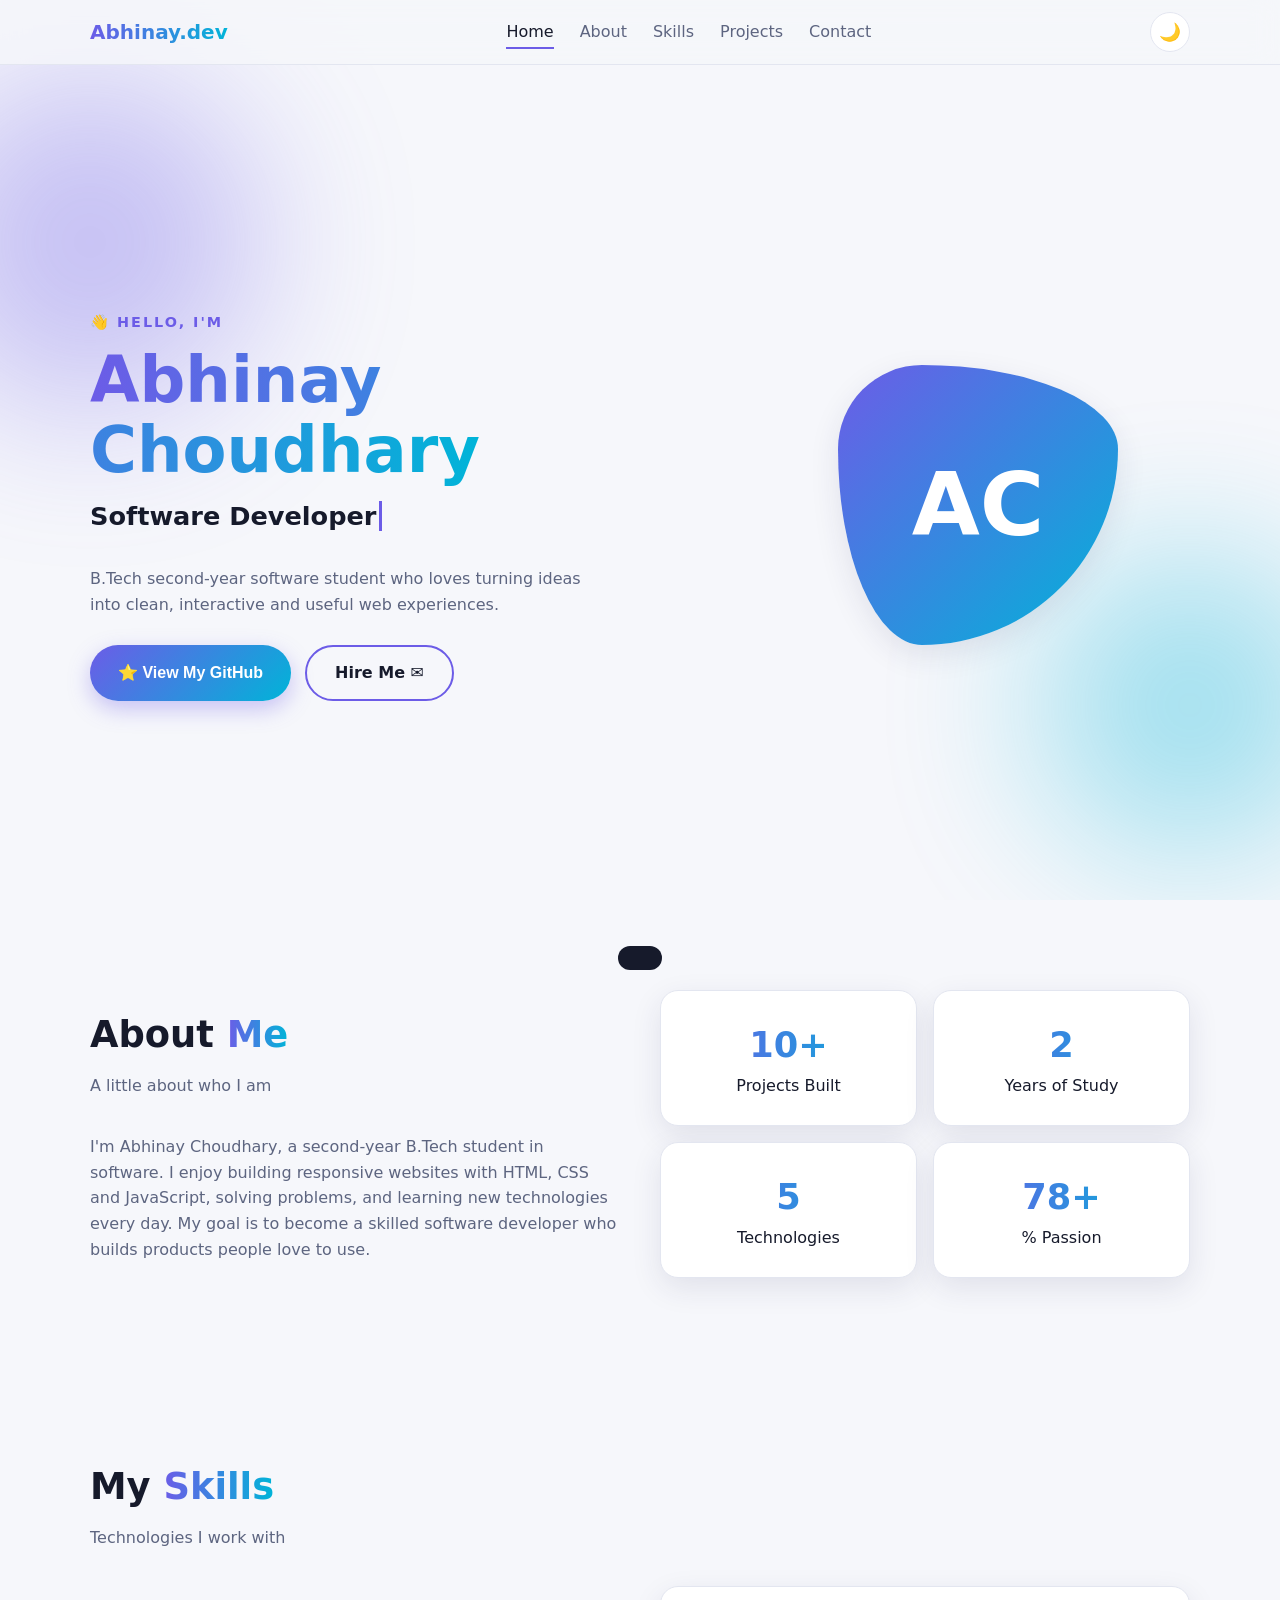
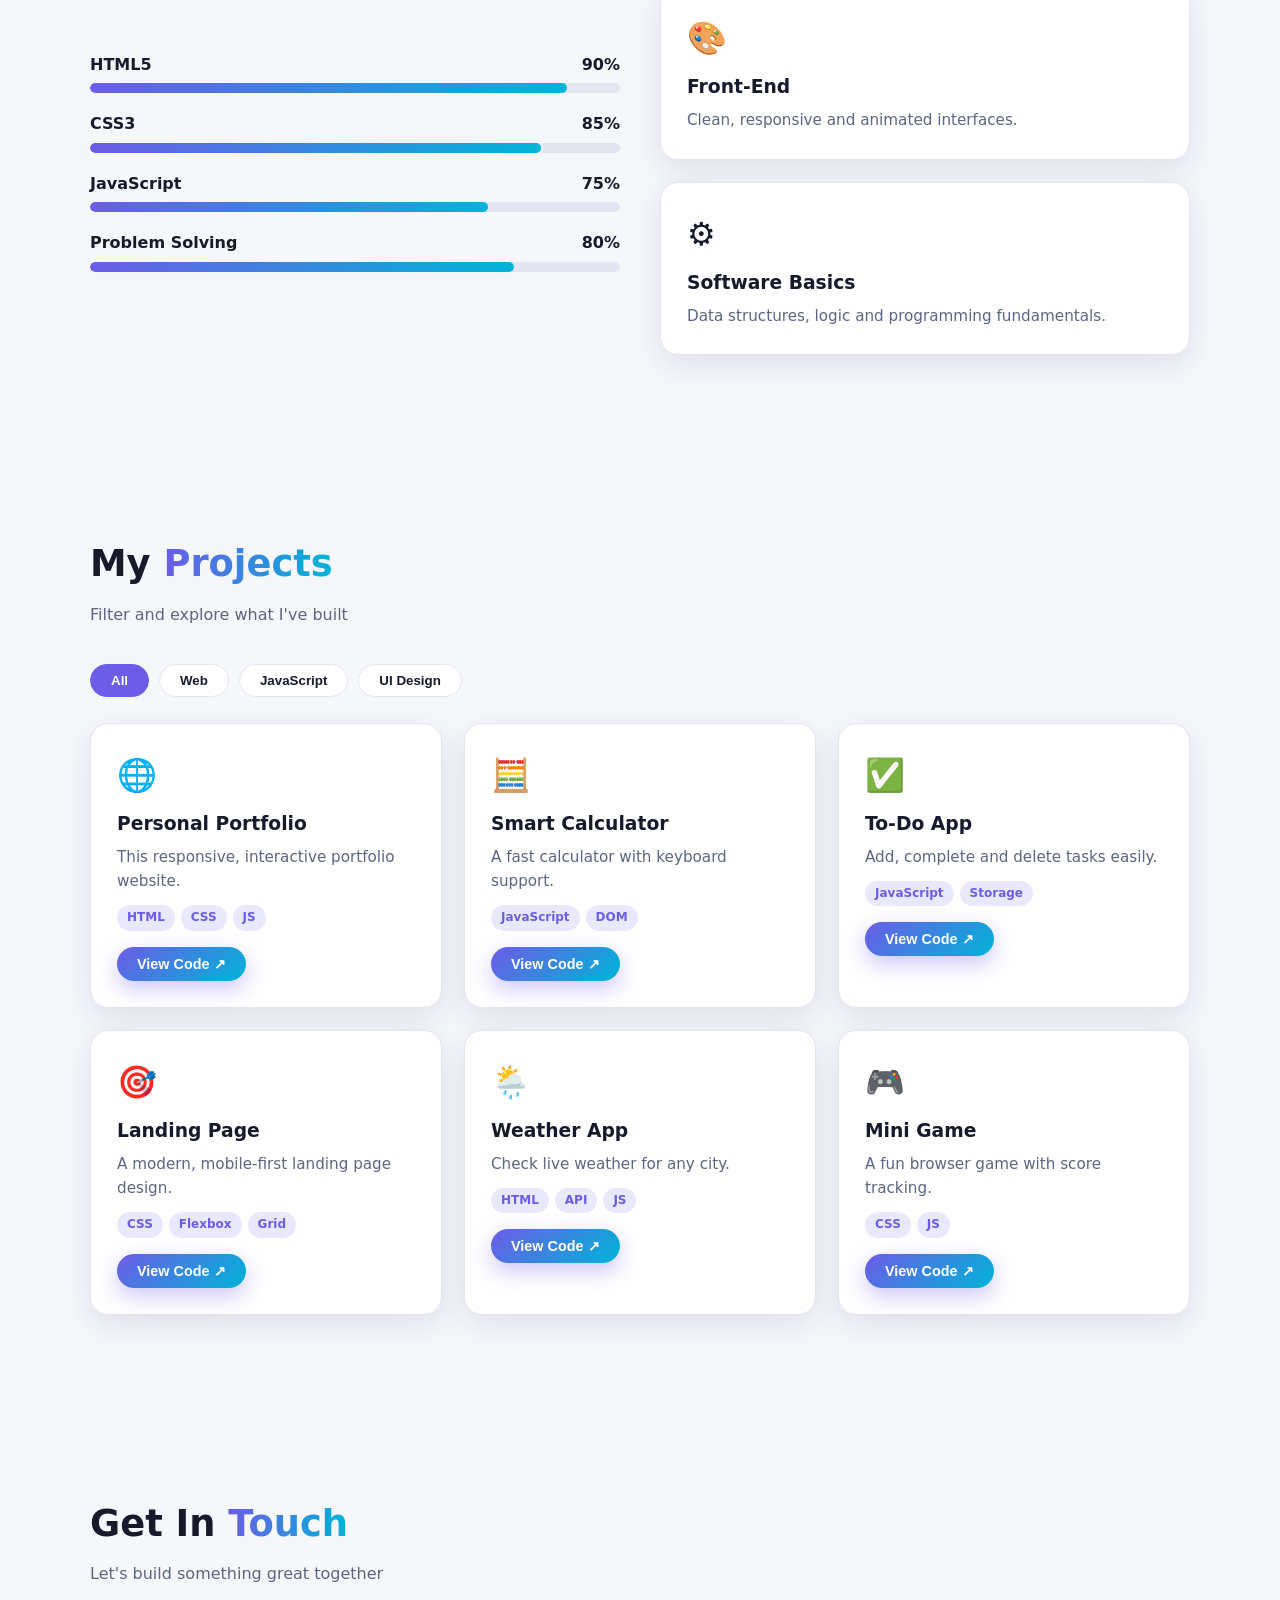
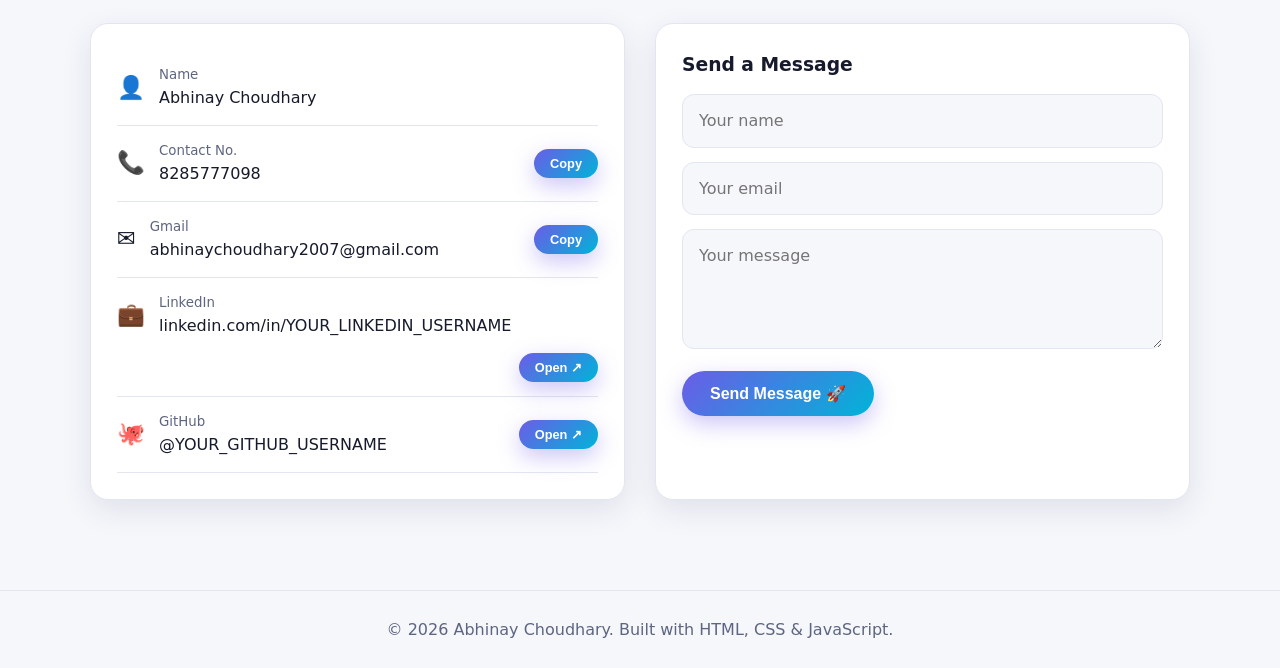
==== portfolio.html @ b6441b8d "Add files via upload" ====
<!DOCTYPE html>
<html lang="en">
<head>
<meta charset="UTF-8">
<meta name="viewport" content="width=device-width, initial-scale=1, viewport-fit=cover">
<title>Abhinay Choudhary | Portfolio</title>
<style>
:root{--bg:#f6f7fb;--card:#fff;--text:#161a2b;--muted:#5d6580;--a:#6c5ce7;--b:#00b4d8;--bd:#e3e6f0;--shadow:0 10px 30px rgba(40,40,90,.1);box-sizing:border-box;padding-top:env(safe-area-inset-top,0px);padding-bottom:env(safe-area-inset-bottom,0px)}
@media(prefers-color-scheme:dark){:root:not([data-theme="light"]){--bg:#0d1020;--card:#161a30;--text:#eef0ff;--muted:#a3a9c8;--bd:#262b4a;--shadow:0 10px 30px rgba(0,0,0,.4)}}
:root[data-theme="dark"]{--bg:#0d1020;--card:#161a30;--text:#eef0ff;--muted:#a3a9c8;--bd:#262b4a;--shadow:0 10px 30px rgba(0,0,0,.4)}
*{margin:0;padding:0;box-sizing:border-box}
html{scroll-behavior:smooth;scroll-padding-top:calc(70px + env(safe-area-inset-top,0px))}
body{background:var(--bg);color:var(--text);font-family:'Segoe UI',system-ui,Roboto,Arial,sans-serif;line-height:1.6;overflow-x:hidden;transition:background .3s,color .3s}
a{color:inherit;text-decoration:none}
.wrap{width:min(1100px,92%);margin:auto}
section{padding:90px 0}
h2{font-size:clamp(1.7rem,4vw,2.3rem);margin-bottom:8px}
h2 span,.grad{background:linear-gradient(90deg,var(--a),var(--b));-webkit-background-clip:text;background-clip:text;color:transparent}
.sub{color:var(--muted);margin-bottom:36px}
/* progress + nav */
#bar{position:fixed;top:0;left:0;height:3px;width:0;background:linear-gradient(90deg,var(--a),var(--b));z-index:200}
nav{position:fixed;top:env(safe-area-inset-top,0px);left:0;right:0;z-index:100;backdrop-filter:blur(14px);background:color-mix(in srgb,var(--bg) 80%,transparent);border-bottom:1px solid var(--bd)}
nav .wrap{display:flex;align-items:center;justify-content:space-between;height:64px}
.logo{font-weight:800;font-size:1.25rem}
.links{display:flex;gap:26px;align-items:center}
.links a{color:var(--muted);font-weight:500;position:relative;transition:color .2s}
.links a:hover,.links a.on{color:var(--text)}
.links a::after{content:"";position:absolute;left:0;bottom:-4px;height:2px;width:0;background:var(--a);transition:width .25s}
.links a:hover::after,.links a.on::after{width:100%}
.icon-btn{background:var(--card);border:1px solid var(--bd);color:var(--text);width:40px;height:40px;border-radius:50%;cursor:pointer;font-size:1.1rem;transition:transform .25s}
.icon-btn:hover{transform:rotate(20deg) scale(1.1)}
#menu{display:none}
/* buttons */
.btn{position:relative;overflow:hidden;display:inline-flex;align-items:center;gap:8px;padding:13px 28px;border:0;border-radius:50px;font-size:1rem;font-weight:600;cursor:pointer;color:#fff;background:linear-gradient(135deg,var(--a),var(--b));box-shadow:0 8px 22px rgba(108,92,231,.35);transition:transform .2s,box-shadow .2s}
.btn:hover{transform:translateY(-3px);box-shadow:0 14px 28px rgba(108,92,231,.45)}
.btn:active{transform:scale(.97)}
.btn.ghost{background:transparent;color:var(--text);border:2px solid var(--a);box-shadow:none}
.btn.ghost:hover{background:var(--a);color:#fff}
.ripple{position:absolute;border-radius:50%;background:rgba(255,255,255,.55);transform:scale(0);animation:rp .6s linear;pointer-events:none}
@keyframes rp{to{transform:scale(4);opacity:0}}
/* hero */
#home{min-height:100vh;display:flex;align-items:center;position:relative;overflow:hidden;padding-top:110px}
.blob{position:absolute;border-radius:50%;filter:blur(80px);opacity:.35;z-index:0;animation:fl 9s ease-in-out infinite}
.b1{width:340px;height:340px;background:var(--a);top:8%;left:-80px}
.b2{width:300px;height:300px;background:var(--b);bottom:5%;right:-60px;animation-delay:-4s}
@keyframes fl{50%{transform:translateY(-40px) scale(1.1)}}
.hero{position:relative;z-index:1;display:grid;grid-template-columns:1.2fr .8fr;gap:40px;align-items:center}
.hi{color:var(--a);font-weight:700;letter-spacing:2px;text-transform:uppercase;font-size:.9rem}
.hero h1{font-size:clamp(2.3rem,6vw,4rem);line-height:1.1;margin:10px 0}
.type{font-size:clamp(1.1rem,2.5vw,1.6rem);min-height:2.2em;color:var(--muted)}
.type b{color:var(--text)}
.cursor{border-right:3px solid var(--a);margin-left:2px;animation:bl .8s infinite}
@keyframes bl{50%{border-color:transparent}}
.hero p.d{color:var(--muted);max-width:520px;margin:14px 0 28px}
.cta{display:flex;gap:14px;flex-wrap:wrap}
.avatar{width:min(280px,70vw);aspect-ratio:1;margin:auto;border-radius:30% 70% 70% 30%/30% 30% 70% 70%;background:linear-gradient(135deg,var(--a),var(--b));display:grid;place-items:center;font-size:5.5rem;font-weight:800;color:#fff;box-shadow:var(--shadow);animation:mo 8s ease-in-out infinite}
@keyframes mo{50%{border-radius:70% 30% 30% 70%/70% 70% 30% 30%}}
/* cards */
.grid{display:grid;grid-template-columns:repeat(auto-fit,minmax(260px,1fr));gap:22px}
.card{background:var(--card);border:1px solid var(--bd);border-radius:18px;padding:26px;box-shadow:var(--shadow);transition:transform .3s,border-color .3s}
.card:hover{transform:translateY(-8px);border-color:var(--a)}
.card .em{font-size:2rem;margin-bottom:8px}
.card h3{margin-bottom:6px}
.card p{color:var(--muted);font-size:.95rem}
.tags{display:flex;flex-wrap:wrap;gap:6px;margin-top:12px}
.tags span{font-size:.75rem;padding:3px 10px;border-radius:20px;background:color-mix(in srgb,var(--a) 14%,transparent);color:var(--a);font-weight:600}
.about{display:grid;grid-template-columns:1fr 1fr;gap:40px;align-items:center}
.stats{display:grid;grid-template-columns:repeat(2,1fr);gap:16px}
.stat{text-align:center}
.stat strong{display:block;font-size:2.2rem}
/* skills */
.skill{margin-bottom:18px}
.skill div{display:flex;justify-content:space-between;font-weight:600;margin-bottom:6px}
.track{height:10px;background:var(--bd);border-radius:10px;overflow:hidden}
.fill{height:100%;width:0;border-radius:10px;background:linear-gradient(90deg,var(--a),var(--b));transition:width 1.4s cubic-bezier(.2,.8,.2,1)}
/* filters */
.filters{display:flex;gap:10px;flex-wrap:wrap;margin-bottom:26px}
.f{padding:8px 20px;border-radius:30px;border:1px solid var(--bd);background:var(--card);color:var(--text);cursor:pointer;font-weight:600;transition:.2s}
.f.on,.f:hover{background:var(--a);color:#fff;border-color:var(--a)}
.proj.hide{display:none}
.proj .btn{margin-top:16px;padding:9px 20px;font-size:.9rem}
/* contact */
.contact{display:grid;grid-template-columns:1fr 1fr;gap:30px}
.row{display:flex;align-items:center;gap:14px;padding:14px 0;border-bottom:1px solid var(--bd);flex-wrap:wrap}
.row i{font-style:normal;font-size:1.4rem}
.row small{display:block;color:var(--muted)}
.row .btn{margin-left:auto;padding:7px 16px;font-size:.8rem}
.row a:hover{color:var(--a)}
input,textarea{width:100%;padding:13px 16px;margin-bottom:14px;border-radius:12px;border:1px solid var(--bd);background:var(--bg);color:var(--text);font:inherit}
input:focus,textarea:focus{outline:2px solid var(--a);border-color:transparent}
textarea{min-height:120px;resize:vertical}
footer{text-align:center;padding:26px;color:var(--muted);border-top:1px solid var(--bd)}
#top{position:fixed;right:18px;bottom:calc(18px + env(safe-area-inset-bottom,0px));width:46px;height:46px;border-radius:50%;border:0;background:var(--a);color:#fff;font-size:1.2rem;cursor:pointer;opacity:0;pointer-events:none;transform:translateY(20px);transition:.3s;z-index:90}
#top.show{opacity:1;pointer-events:auto;transform:none}
#toast{position:fixed;left:50%;bottom:calc(30px + env(safe-area-inset-bottom,0px));transform:translate(-50%,100px);background:var(--text);color:var(--bg);padding:12px 22px;border-radius:30px;transition:.4s;z-index:300;font-weight:600}
#toast.show{transform:translate(-50%,0)}
.rev{opacity:0;transform:translateY(40px);transition:opacity .8s,transform .8s}
.rev.in{opacity:1;transform:none}
@media(max-width:800px){
 #menu{display:block}
 .links{position:fixed;top:calc(64px + env(safe-area-inset-top,0px));left:0;right:0;flex-direction:column;background:var(--card);padding:22px;gap:18px;border-bottom:1px solid var(--bd);transform:translateY(-130%);transition:transform .35s;z-index:-1}
 .links.open{transform:none}
 .hero,.about,.contact{grid-template-columns:1fr}
 .hero{text-align:center}.hero p.d{margin-inline:auto}.cta{justify-content:center}
 .avatar{order:-1;width:200px;font-size:4rem}
 section{padding:70px 0}
}
@media(prefers-reduced-motion:reduce){*{animation:none!important;transition:none!important}}
</style>
</head>
<body>
<div id="bar"></div>
<nav>
 <div class="wrap">
  <a href="#home" class="logo grad">Abhinay.dev</a>
  <div class="links" id="links">
   <a href="#home" class="on">Home</a><a href="#about">About</a><a href="#skills">Skills</a><a href="#projects">Projects</a><a href="#contact">Contact</a>
  </div>
  <div style="display:flex;gap:10px">
   <button class="icon-btn" id="theme" aria-label="Toggle theme">🌙</button>
   <button class="icon-btn" id="menu" aria-label="Menu">☰</button>
  </div>
 </div>
</nav>

<header id="home">
 <div class="blob b1"></div><div class="blob b2"></div>
 <div class="wrap hero">
  <div>
   <span class="hi">👋 Hello, I'm</span>
   <h1><span class="grad">Abhinay Choudhary</span></h1>
   <div class="type"><b id="typed"></b><span class="cursor"></span></div>
   <p class="d">B.Tech second-year software student who loves turning ideas into clean, interactive and useful web experiences.</p>
   <div class="cta">
    <button class="btn" data-newtab="https://github.com/YOUR_GITHUB_USERNAME">⭐ View My GitHub</button>
    <a class="btn ghost" href="#contact">Hire Me ✉</a>
   </div>
  </div>
  <div class="avatar">AC</div>
 </div>
</header>

<section id="about"><div class="wrap about">
 <div class="rev">
  <h2>About <span>Me</span></h2>
  <p class="sub">A little about who I am</p>
  <p style="color:var(--muted)">I'm Abhinay Choudhary, a second-year B.Tech student in software. I enjoy building responsive websites with HTML, CSS and JavaScript, solving problems, and learning new technologies every day. My goal is to become a skilled software developer who builds products people love to use.</p>
 </div>
 <div class="stats rev">
  <div class="card stat"><strong class="grad" data-n="10">0</strong>Projects Built</div>
  <div class="card stat"><strong class="grad" data-n="2">0</strong>Years of Study</div>
  <div class="card stat"><strong class="grad" data-n="5">0</strong>Technologies</div>
  <div class="card stat"><strong class="grad" data-n="100">0</strong>% Passion</div>
 </div>
</div></section>

<section id="skills"><div class="wrap">
 <div class="rev"><h2>My <span>Skills</span></h2><p class="sub">Technologies I work with</p></div>
 <div class="about">
  <div class="rev">
   <div class="skill"><div><span>HTML5</span><span>90%</span></div><div class="track"><div class="fill" data-w="90"></div></div></div>
   <div class="skill"><div><span>CSS3</span><span>85%</span></div><div class="track"><div class="fill" data-w="85"></div></div></div>
   <div class="skill"><div><span>JavaScript</span><span>75%</span></div><div class="track"><div class="fill" data-w="75"></div></div></div>
   <div class="skill"><div><span>Problem Solving</span><span>80%</span></div><div class="track"><div class="fill" data-w="80"></div></div></div>
  </div>
  <div class="grid rev">
   <div class="card"><div class="em">🎨</div><h3>Front-End</h3><p>Clean, responsive and animated interfaces.</p></div>
   <div class="card"><div class="em">⚙️</div><h3>Software Basics</h3><p>Data structures, logic and programming fundamentals.</p></div>
  </div>
 </div>
</div></section>

<section id="projects"><div class="wrap">
 <div class="rev"><h2>My <span>Projects</span></h2><p class="sub">Filter and explore what I've built</p></div>
 <div class="filters rev">
  <button class="f on" data-f="all">All</button><button class="f" data-f="web">Web</button><button class="f" data-f="js">JavaScript</button><button class="f" data-f="ui">UI Design</button>
 </div>
 <div class="grid">
  <div class="card proj rev" data-c="web"><div class="em">🌐</div><h3>Personal Portfolio</h3><p>This responsive, interactive portfolio website.</p><div class="tags"><span>HTML</span><span>CSS</span><span>JS</span></div><button class="btn" data-newtab="https://github.com/YOUR_GITHUB_USERNAME">View Code ↗</button></div>
  <div class="card proj rev" data-c="js"><div class="em">🧮</div><h3>Smart Calculator</h3><p>A fast calculator with keyboard support.</p><div class="tags"><span>JavaScript</span><span>DOM</span></div><button class="btn" data-newtab="https://github.com/YOUR_GITHUB_USERNAME">View Code ↗</button></div>
  <div class="card proj rev" data-c="js"><div class="em">✅</div><h3>To-Do App</h3><p>Add, complete and delete tasks easily.</p><div class="tags"><span>JavaScript</span><span>Storage</span></div><button class="btn" data-newtab="https://github.com/YOUR_GITHUB_USERNAME">View Code ↗</button></div>
  <div class="card proj rev" data-c="ui"><div class="em">🎯</div><h3>Landing Page</h3><p>A modern, mobile-first landing page design.</p><div class="tags"><span>CSS</span><span>Flexbox</span><span>Grid</span></div><button class="btn" data-newtab="https://github.com/YOUR_GITHUB_USERNAME">View Code ↗</button></div>
  <div class="card proj rev" data-c="web"><div class="em">🌦️</div><h3>Weather App</h3><p>Check live weather for any city.</p><div class="tags"><span>HTML</span><span>API</span><span>JS</span></div><button class="btn" data-newtab="https://github.com/YOUR_GITHUB_USERNAME">View Code ↗</button></div>
  <div class="card proj rev" data-c="ui"><div class="em">🎮</div><h3>Mini Game</h3><p>A fun browser game with score tracking.</p><div class="tags"><span>CSS</span><span>JS</span></div><button class="btn" data-newtab="https://github.com/YOUR_GITHUB_USERNAME">View Code ↗</button></div>
 </div>
</div></section>

<section id="contact"><div class="wrap">
 <div class="rev"><h2>Get In <span>Touch</span></h2><p class="sub">Let's build something great together</p></div>
 <div class="contact">
  <div class="card rev">
   <div class="row"><i>👤</i><div><small>Name</small>Abhinay Choudhary</div></div>
   <div class="row"><i>📞</i><div><small>Contact No.</small><a href="tel:+918285777098">8285777098</a></div><button class="btn" data-copy="8285777098">Copy</button></div>
   <div class="row"><i>✉️</i><div><small>Gmail</small><a href="mailto:abhinaychoudhary2007@gmail.com">abhinaychoudhary2007@gmail.com</a></div><button class="btn" data-copy="abhinaychoudhary2007@gmail.com">Copy</button></div>
   <div class="row"><i>💼</i><div><small>LinkedIn</small><a href="#" data-newtab="https://www.linkedin.com/in/YOUR_LINKEDIN_USERNAME">linkedin.com/in/YOUR_LINKEDIN_USERNAME</a></div><button class="btn" data-newtab="https://www.linkedin.com/in/YOUR_LINKEDIN_USERNAME">Open ↗</button></div>
   <div class="row"><i>🐙</i><div><small>GitHub</small><a href="#" data-newtab="https://github.com/YOUR_GITHUB_USERNAME">@YOUR_GITHUB_USERNAME</a></div><button class="btn" data-newtab="https://github.com/YOUR_GITHUB_USERNAME">Open ↗</button></div>
  </div>
  <div class="card rev">
   <h3 style="margin-bottom:14px">Send a Message</h3>
   <input id="fn" placeholder="Your name">
   <input id="fe" type="email" placeholder="Your email">
   <textarea id="fm" placeholder="Your message"></textarea>
   <button class="btn" id="send">Send Message 🚀</button>
  </div>
 </div>
</div></section>

<footer>© <span id="yr"></span> Abhinay Choudhary. Built with HTML, CSS &amp; JavaScript.</footer>
<button id="top" aria-label="Back to top">↑</button>
<div id="toast"></div>

<script>
/* ====== EDIT THESE TWO LINES: your real usernames ====== */
const GITHUB_USERNAME = "YOUR_GITHUB_USERNAME";
const LINKEDIN_USERNAME = "YOUR_LINKEDIN_USERNAME";
/* ======================================================= */
const $=(s,c=document)=>c.querySelector(s), $$=(s,c=document)=>[...c.querySelectorAll(s)];
const toast=m=>{const t=$('#toast');t.textContent=m;t.classList.add('show');clearTimeout(t.x);t.x=setTimeout(()=>t.classList.remove('show'),2200)};

/* swap in real usernames everywhere */
$$('[data-newtab],a').forEach(el=>{
 ['href','data-newtab'].forEach(a=>{const v=el.getAttribute(a);if(v)el.setAttribute(a,v.replace('YOUR_GITHUB_USERNAME',GITHUB_USERNAME).replace('YOUR_LINKEDIN_USERNAME',LINKEDIN_USERNAME))});
 if(el.childElementCount===0&&el.textContent.includes('YOUR_'))el.textContent=el.textContent.replace('YOUR_GITHUB_USERNAME',GITHUB_USERNAME).replace('YOUR_LINKEDIN_USERNAME',LINKEDIN_USERNAME);
});

/* click-to-open-in-new-tab feature */
document.addEventListener('click',e=>{
 const el=e.target.closest('[data-newtab]');
 if(el){e.preventDefault();window.open(el.dataset.newtab,'_blank','noopener,noreferrer');toast('Opening in a new tab ↗')}
});

/* copy buttons */
$$('[data-copy]').forEach(b=>b.addEventListener('click',async()=>{
 try{await navigator.clipboard.writeText(b.dataset.copy);toast('Copied: '+b.dataset.copy)}catch{toast('Press Ctrl+C to copy')}
}));

/* ripple on buttons */
document.addEventListener('click',e=>{
 const b=e.target.closest('.btn');if(!b)return;
 const r=b.getBoundingClientRect(),s=Math.max(r.width,r.height),sp=document.createElement('span');
 sp.className='ripple';sp.style.cssText=`width:${s}px;height:${s}px;left:${e.clientX-r.left-s/2}px;top:${e.clientY-r.top-s/2}px`;
 b.appendChild(sp);setTimeout(()=>sp.remove(),600);
});

/* typing effect */
const words=["Software Developer","Web Designer","B.Tech Student","Problem Solver"];
let wi=0,ci=0,del=false;
(function type(){
 const w=words[wi];$('#typed').textContent=w.slice(0,ci);
 if(!del&&ci===w.length){del=true;return setTimeout(type,1300)}
 if(del&&ci===0){del=false;wi=(wi+1)%words.length}
 ci+=del?-1:1;setTimeout(type,del?45:90);
})();

/* theme toggle (remembered when storage is available) */
const root=document.documentElement,tb=$('#theme');
const isDark=()=>root.dataset.theme?root.dataset.theme==='dark':matchMedia('(prefers-color-scheme:dark)').matches;
const sync=()=>tb.textContent=isDark()?'☀️':'🌙';
try{const s=localStorage.getItem('theme');if(s)root.dataset.theme=s}catch{}
sync();
tb.onclick=()=>{const n=isDark()?'light':'dark';root.dataset.theme=n;try{localStorage.setItem('theme',n)}catch{}sync()};

/* mobile menu */
$('#menu').onclick=()=>$('#links').classList.toggle('open');
$$('#links a').forEach(a=>a.onclick=()=>$('#links').classList.remove('open'));

/* scroll: progress bar, back-to-top, active link */
const secs=$$('section,header#home');
addEventListener('scroll',()=>{
 const h=document.documentElement,p=h.scrollTop/(h.scrollHeight-h.clientHeight)*100;
 $('#bar').style.width=p+'%';$('#top').classList.toggle('show',h.scrollTop>500);
 let cur='home';secs.forEach(s=>{if(s.getBoundingClientRect().top<150)cur=s.id});
 $$('#links a').forEach(a=>a.classList.toggle('on',a.getAttribute('href')==='#'+cur));
},{passive:true});
$('#top').onclick=()=>scrollTo({top:0,behavior:'smooth'});

/* reveal on scroll + counters + skill bars */
const io=new IntersectionObserver(es=>es.forEach(e=>{
 if(!e.isIntersecting)return;const t=e.target;t.classList.add('in');
 $$('.fill',t).forEach(f=>f.style.width=f.dataset.w+'%');
 $$('[data-n]',t).forEach(n=>{const to=+n.dataset.n;let c=0;const st=Math.max(1,to/50);
  const i=setInterval(()=>{c=Math.min(to,c+st);n.textContent=Math.round(c)+(to>=10?'+':'');if(c>=to){clearInterval(i);if(to===100)n.textContent='100'}},30)});
 io.unobserve(t);
}),{threshold:.15});
$$('.rev').forEach(el=>io.observe(el));

/* project filter */
$$('.f').forEach(b=>b.onclick=()=>{
 $$('.f').forEach(x=>x.classList.remove('on'));b.classList.add('on');
 $$('.proj').forEach(p=>p.classList.toggle('hide',b.dataset.f!=='all'&&p.dataset.c!==b.dataset.f));
});

/* contact form -> opens email app */
$('#send').onclick=()=>{
 const n=$('#fn').value.trim(),e=$('#fe').value.trim(),m=$('#fm').value.trim();
 if(!n||!/^\S+@\S+\.\S+$/.test(e)||!m)return toast('Please fill all fields correctly');
 location.href=`mailto:abhinaychoudhary2007@gmail.com?subject=${encodeURIComponent('Portfolio message from '+n)}&body=${encodeURIComponent(m+'\n\nFrom: '+n+' ('+e+')')}`;
 toast('Opening your email app ✉️');
};
$('#yr').textContent=new Date().getFullYear();
</script>
</body>
</html>
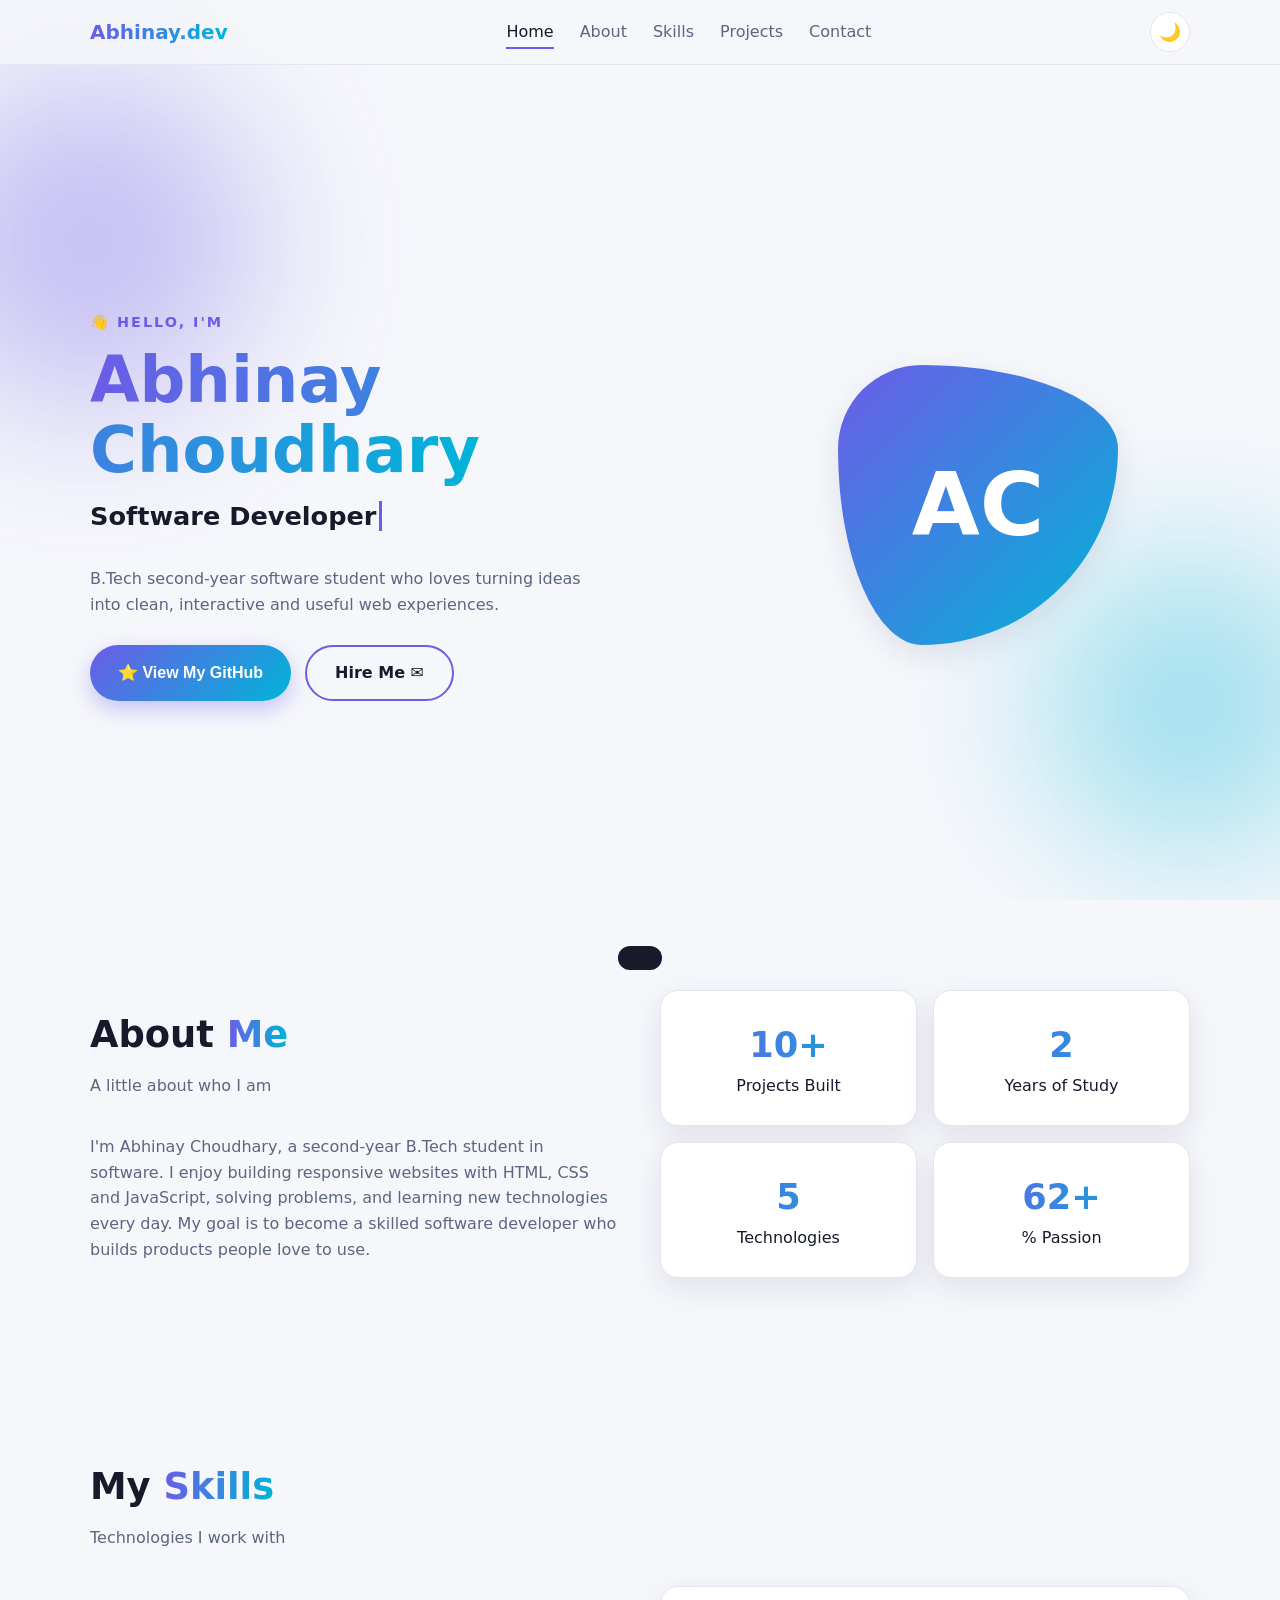
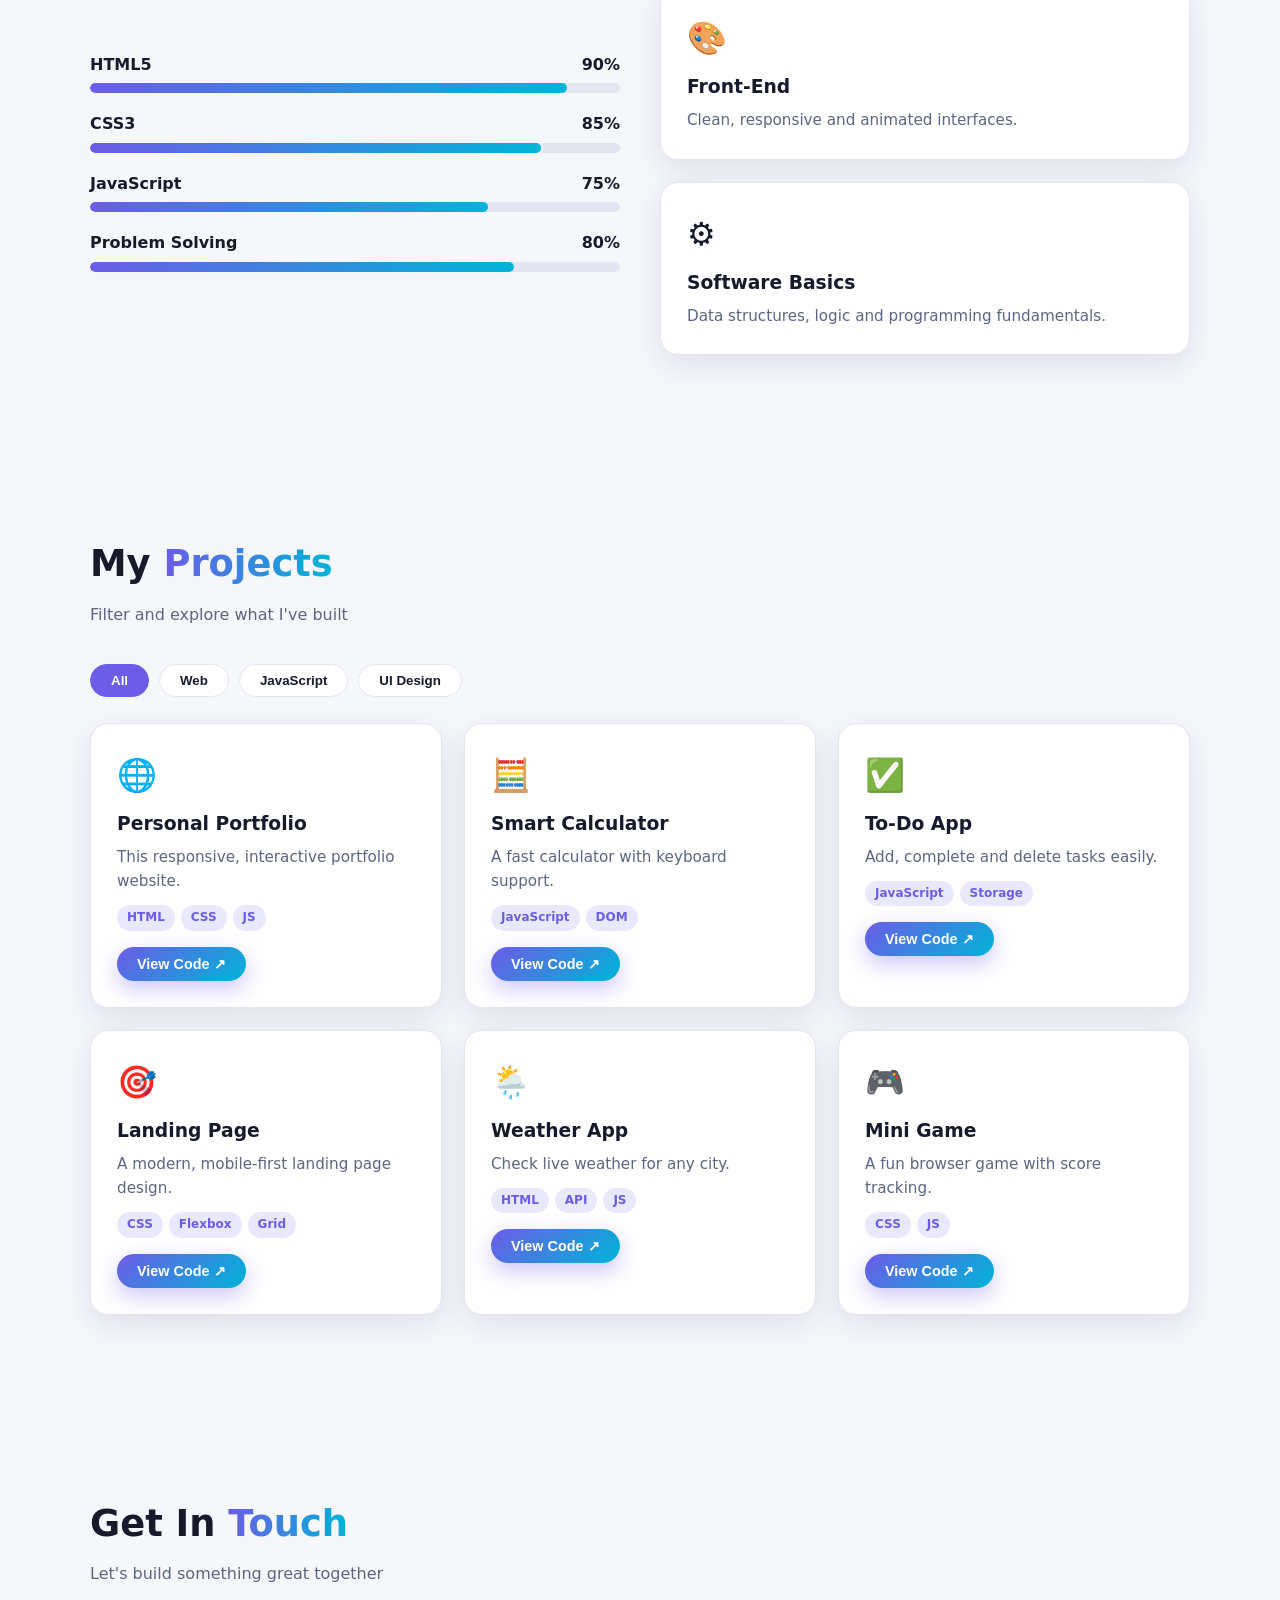
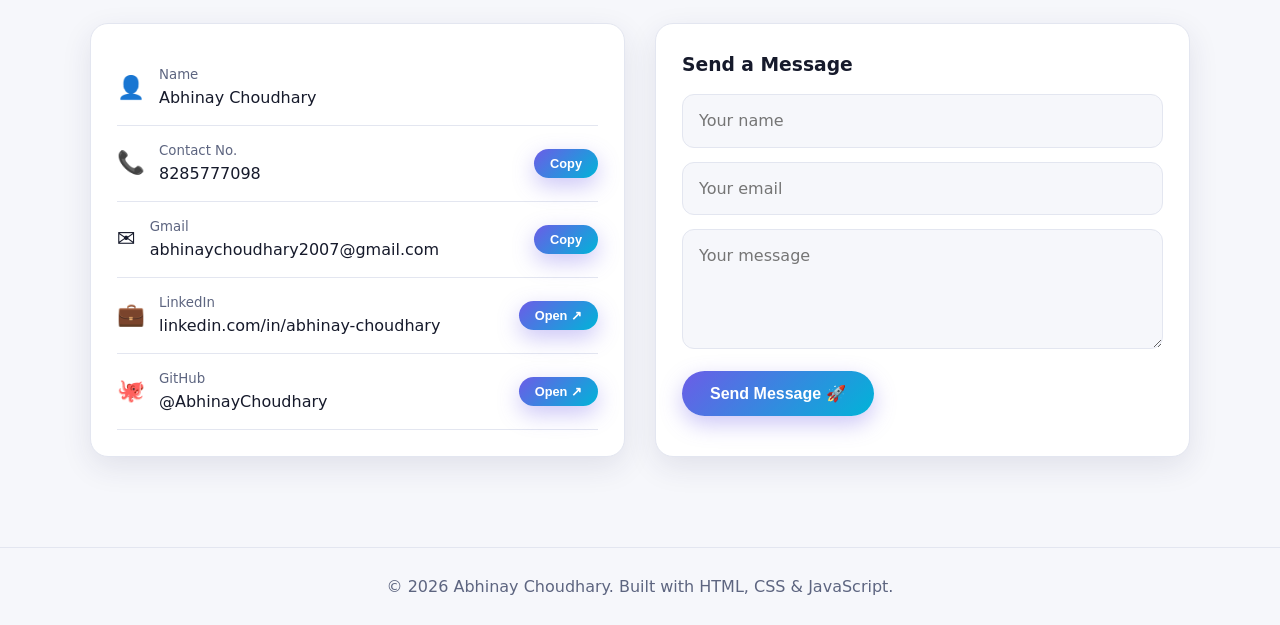
==== commit 6387c834: "Add files via upload" ====
--- a/portfolio.html
+++ b/portfolio.html
@@ -132,7 +132,7 @@
    <div class="type"><b id="typed"></b><span class="cursor"></span></div>
    <p class="d">B.Tech second-year software student who loves turning ideas into clean, interactive and useful web experiences.</p>
    <div class="cta">
-    <button class="btn" data-newtab="https://github.com/YOUR_GITHUB_USERNAME">⭐ View My GitHub</button>
+    <button class="btn" data-newtab="https://github.com/AbhinayChoudhary">⭐ View My GitHub</button>
     <a class="btn ghost" href="#contact">Hire Me ✉</a>
    </div>
   </div>
@@ -176,12 +176,12 @@
   <button class="f on" data-f="all">All</button><button class="f" data-f="web">Web</button><button class="f" data-f="js">JavaScript</button><button class="f" data-f="ui">UI Design</button>
  </div>
  <div class="grid">
-  <div class="card proj rev" data-c="web"><div class="em">🌐</div><h3>Personal Portfolio</h3><p>This responsive, interactive portfolio website.</p><div class="tags"><span>HTML</span><span>CSS</span><span>JS</span></div><button class="btn" data-newtab="https://github.com/YOUR_GITHUB_USERNAME">View Code ↗</button></div>
-  <div class="card proj rev" data-c="js"><div class="em">🧮</div><h3>Smart Calculator</h3><p>A fast calculator with keyboard support.</p><div class="tags"><span>JavaScript</span><span>DOM</span></div><button class="btn" data-newtab="https://github.com/YOUR_GITHUB_USERNAME">View Code ↗</button></div>
-  <div class="card proj rev" data-c="js"><div class="em">✅</div><h3>To-Do App</h3><p>Add, complete and delete tasks easily.</p><div class="tags"><span>JavaScript</span><span>Storage</span></div><button class="btn" data-newtab="https://github.com/YOUR_GITHUB_USERNAME">View Code ↗</button></div>
-  <div class="card proj rev" data-c="ui"><div class="em">🎯</div><h3>Landing Page</h3><p>A modern, mobile-first landing page design.</p><div class="tags"><span>CSS</span><span>Flexbox</span><span>Grid</span></div><button class="btn" data-newtab="https://github.com/YOUR_GITHUB_USERNAME">View Code ↗</button></div>
-  <div class="card proj rev" data-c="web"><div class="em">🌦️</div><h3>Weather App</h3><p>Check live weather for any city.</p><div class="tags"><span>HTML</span><span>API</span><span>JS</span></div><button class="btn" data-newtab="https://github.com/YOUR_GITHUB_USERNAME">View Code ↗</button></div>
-  <div class="card proj rev" data-c="ui"><div class="em">🎮</div><h3>Mini Game</h3><p>A fun browser game with score tracking.</p><div class="tags"><span>CSS</span><span>JS</span></div><button class="btn" data-newtab="https://github.com/YOUR_GITHUB_USERNAME">View Code ↗</button></div>
+  <div class="card proj rev" data-c="web"><div class="em">🌐</div><h3>Personal Portfolio</h3><p>This responsive, interactive portfolio website.</p><div class="tags"><span>HTML</span><span>CSS</span><span>JS</span></div><button class="btn" data-newtab="https://github.com/AbhinayChoudhary">View Code ↗</button></div>
+  <div class="card proj rev" data-c="js"><div class="em">🧮</div><h3>Smart Calculator</h3><p>A fast calculator with keyboard support.</p><div class="tags"><span>JavaScript</span><span>DOM</span></div><button class="btn" data-newtab="https://github.com/AbhinayChoudhary">View Code ↗</button></div>
+  <div class="card proj rev" data-c="js"><div class="em">✅</div><h3>To-Do App</h3><p>Add, complete and delete tasks easily.</p><div class="tags"><span>JavaScript</span><span>Storage</span></div><button class="btn" data-newtab="https://github.com/AbhinayChoudhary">View Code ↗</button></div>
+  <div class="card proj rev" data-c="ui"><div class="em">🎯</div><h3>Landing Page</h3><p>A modern, mobile-first landing page design.</p><div class="tags"><span>CSS</span><span>Flexbox</span><span>Grid</span></div><button class="btn" data-newtab="https://github.com/AbhinayChoudhary">View Code ↗</button></div>
+  <div class="card proj rev" data-c="web"><div class="em">🌦️</div><h3>Weather App</h3><p>Check live weather for any city.</p><div class="tags"><span>HTML</span><span>API</span><span>JS</span></div><button class="btn" data-newtab="https://github.com/AbhinayChoudhary">View Code ↗</button></div>
+  <div class="card proj rev" data-c="ui"><div class="em">🎮</div><h3>Mini Game</h3><p>A fun browser game with score tracking.</p><div class="tags"><span>CSS</span><span>JS</span></div><button class="btn" data-newtab="https://github.com/AbhinayChoudhary">View Code ↗</button></div>
  </div>
 </div></section>
 
@@ -192,8 +192,8 @@
    <div class="row"><i>👤</i><div><small>Name</small>Abhinay Choudhary</div></div>
    <div class="row"><i>📞</i><div><small>Contact No.</small><a href="tel:+918285777098">8285777098</a></div><button class="btn" data-copy="8285777098">Copy</button></div>
    <div class="row"><i>✉️</i><div><small>Gmail</small><a href="mailto:abhinaychoudhary2007@gmail.com">abhinaychoudhary2007@gmail.com</a></div><button class="btn" data-copy="abhinaychoudhary2007@gmail.com">Copy</button></div>
-   <div class="row"><i>💼</i><div><small>LinkedIn</small><a href="#" data-newtab="https://www.linkedin.com/in/YOUR_LINKEDIN_USERNAME">linkedin.com/in/YOUR_LINKEDIN_USERNAME</a></div><button class="btn" data-newtab="https://www.linkedin.com/in/YOUR_LINKEDIN_USERNAME">Open ↗</button></div>
-   <div class="row"><i>🐙</i><div><small>GitHub</small><a href="#" data-newtab="https://github.com/YOUR_GITHUB_USERNAME">@YOUR_GITHUB_USERNAME</a></div><button class="btn" data-newtab="https://github.com/YOUR_GITHUB_USERNAME">Open ↗</button></div>
+   <div class="row"><i>💼</i><div><small>LinkedIn</small><a href="#" data-newtab="https://www.linkedin.com/in/abhinay-choudhary">linkedin.com/in/abhinay-choudhary</a></div><button class="btn" data-newtab="https://www.linkedin.com/in/abhinay-choudhary">Open ↗</button></div>
+   <div class="row"><i>🐙</i><div><small>GitHub</small><a href="#" data-newtab="https://github.com/AbhinayChoudhary">@AbhinayChoudhary</a></div><button class="btn" data-newtab="https://github.com/AbhinayChoudhary">Open ↗</button></div>
   </div>
   <div class="card rev">
    <h3 style="margin-bottom:14px">Send a Message</h3>
@@ -211,8 +211,8 @@
 
 <script>
 /* ====== EDIT THESE TWO LINES: your real usernames ====== */
-const GITHUB_USERNAME = "YOUR_GITHUB_USERNAME";
-const LINKEDIN_USERNAME = "YOUR_LINKEDIN_USERNAME";
+const GITHUB_USERNAME = "AbhinayChoudhary";
+const LINKEDIN_USERNAME = "abhinay-choudhary";
 /* ======================================================= */
 const $=(s,c=document)=>c.querySelector(s), $$=(s,c=document)=>[...c.querySelectorAll(s)];
 const toast=m=>{const t=$('#toast');t.textContent=m;t.classList.add('show');clearTimeout(t.x);t.x=setTimeout(()=>t.classList.remove('show'),2200)};
